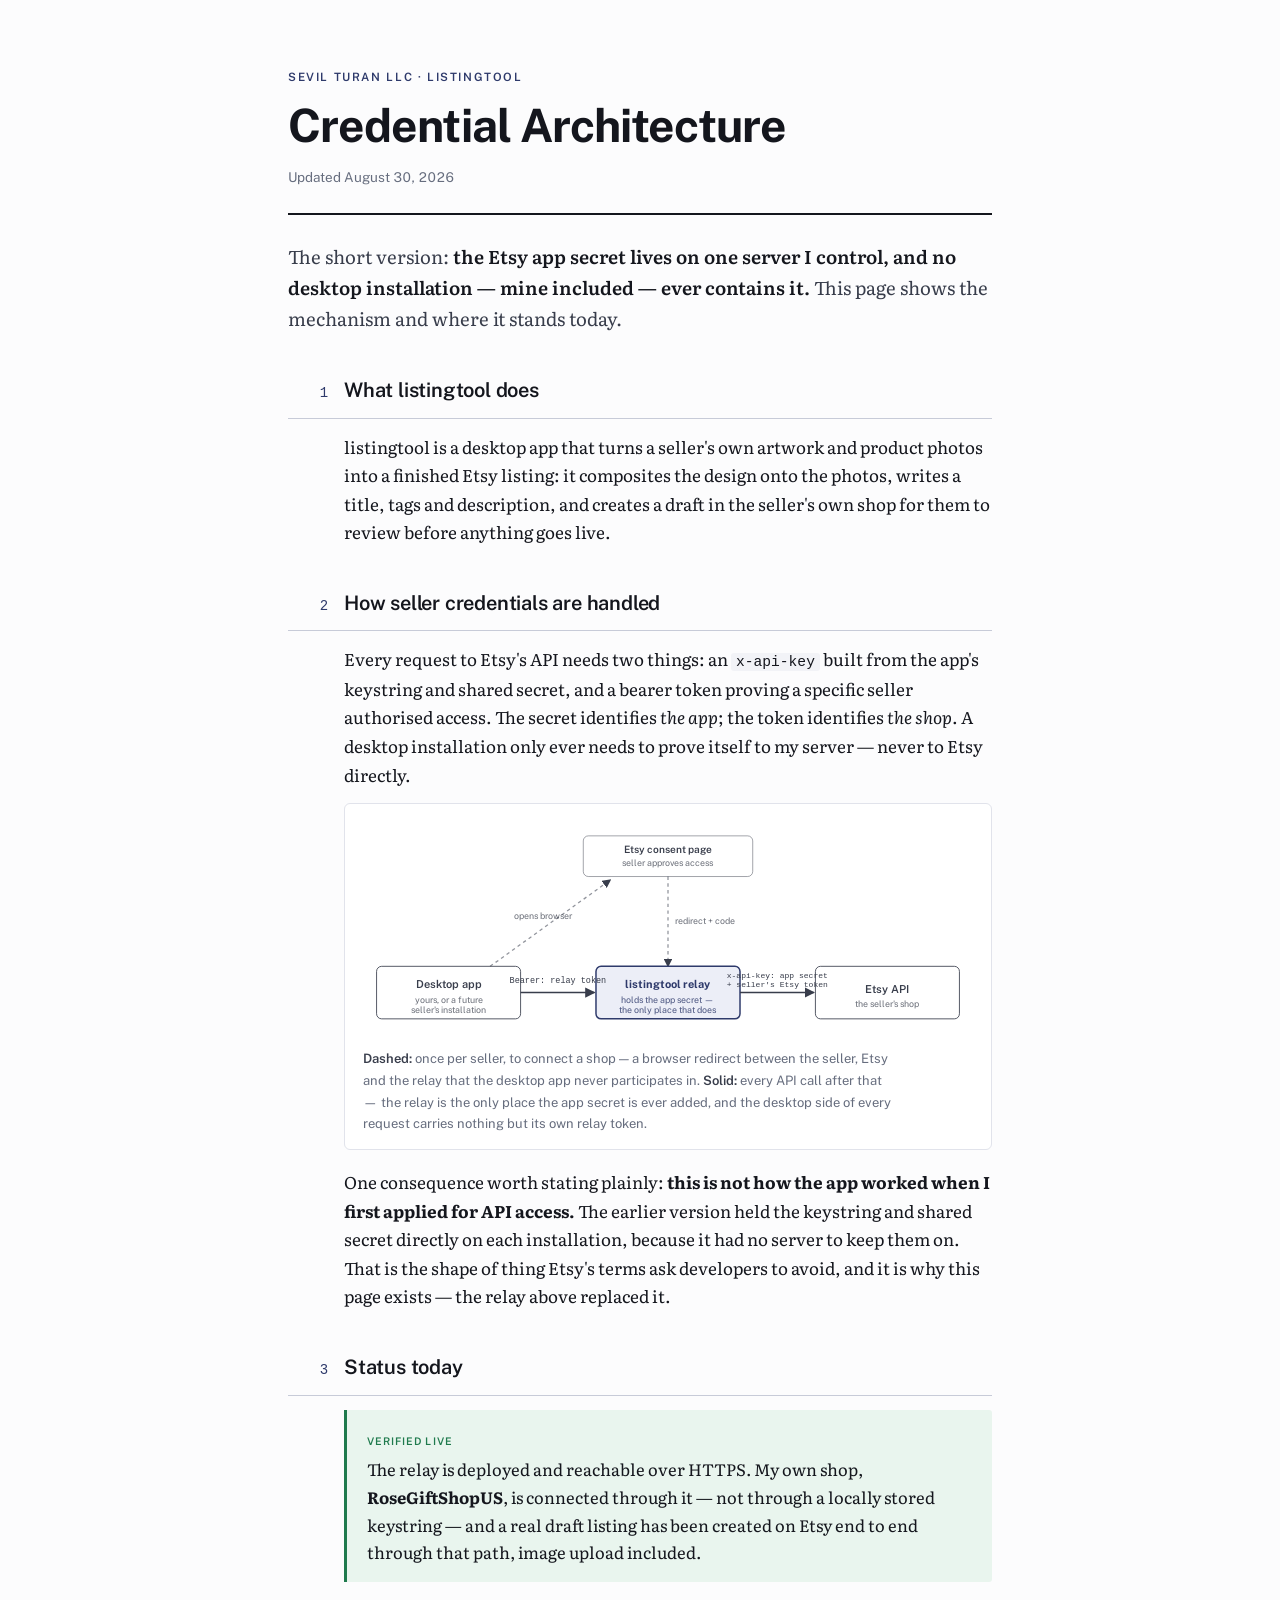
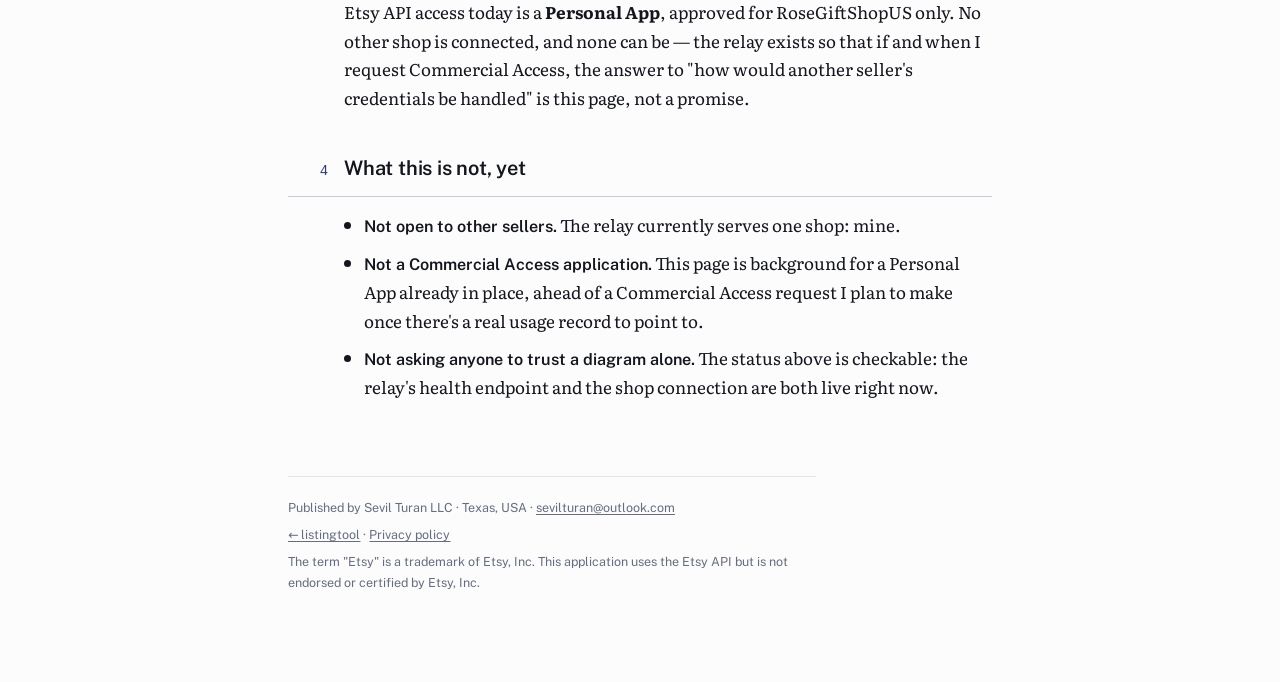
==== credentials.html @ 8cf2b036 "Add credentials.html: relay architecture, status, and live proof" ====
<!doctype html>
<html lang="en">
<head>
<meta charset="utf-8">
<meta name="viewport" content="width=device-width, initial-scale=1">
<title>Credential Architecture · listingtool</title>
<meta name="description" content="How listingtool keeps the Etsy app secret off every seller's desktop — architecture, current status, and live proof.">
<link rel="preconnect" href="https://fonts.googleapis.com">
<link rel="preconnect" href="https://fonts.gstatic.com" crossorigin>
<link rel="stylesheet" href="https://fonts.googleapis.com/css2?family=Literata:opsz,wght@7..72,400;7..72,600&family=Public+Sans:wght@400;500;600;700&display=swap">
<style>
:root {
  --ground:    #FCFCFD;
  --surface:   #FFFFFF;
  --raised:    #F2F3F7;
  --ink:       #14161D;
  --ink-soft:  #383D4B;
  --muted:     #666D7E;
  --line:      #E1E3EB;
  --line-firm: #C7CBD8;
  --accent:    #2E3A6B;
  --accent-sf: #ECEEF7;
  --good:      #1F7A4D;
  --good-sf:   #E9F5EE;

  --measure: 66ch;
  --f-head: "Public Sans", "Segoe UI", system-ui, sans-serif;
  --f-body: "Literata", Georgia, "Times New Roman", serif;
  --f-mono: ui-monospace, "Cascadia Mono", Consolas, monospace;
}

@media (prefers-color-scheme: dark) {
  :root:not([data-theme="light"]) {
    --ground:    #0D0F14;
    --surface:   #14171E;
    --raised:    #1B1F28;
    --ink:       #E8EAF0;
    --ink-soft:  #BFC5D2;
    --muted:     #8A91A2;
    --line:      #242833;
    --line-firm: #373D4B;
    --accent:    #97A6DC;
    --accent-sf: #171B2B;
    --good:      #6FCB9C;
    --good-sf:   #12251C;
  }
}
:root[data-theme="dark"] {
  --ground:    #0D0F14;
  --surface:   #14171E;
  --raised:    #1B1F28;
  --ink:       #E8EAF0;
  --ink-soft:  #BFC5D2;
  --muted:     #8A91A2;
  --line:      #242833;
  --line-firm: #373D4B;
  --accent:    #97A6DC;
  --accent-sf: #171B2B;
  --good:      #6FCB9C;
  --good-sf:   #12251C;
}

* { box-sizing: border-box; }

body {
  margin: 0;
  background: var(--ground);
  color: var(--ink);
  font-family: var(--f-body);
  font-size: 17px;
  line-height: 1.68;
  -webkit-font-smoothing: antialiased;
}

.wrap {
  max-width: 800px;
  margin: 0 auto;
  padding: clamp(28px, 6vw, 68px) clamp(20px, 5vw, 48px) 90px;
}

a { color: var(--accent); text-underline-offset: 2px; }
a:focus-visible { outline: 2px solid var(--accent); outline-offset: 2px; border-radius: 2px; }

header.mast { margin-bottom: 40px; }

.eyebrow {
  font-family: var(--f-head);
  font-size: 11.5px;
  font-weight: 600;
  letter-spacing: 0.14em;
  text-transform: uppercase;
  color: var(--accent);
  margin: 0 0 14px;
}

h1 {
  font-family: var(--f-head);
  font-weight: 700;
  font-size: clamp(32px, 5.2vw, 46px);
  line-height: 1.06;
  letter-spacing: -0.02em;
  margin: 0 0 16px;
  text-wrap: balance;
}

.dateline {
  font-family: var(--f-head);
  font-size: 13.5px;
  color: var(--muted);
  margin: 0 0 26px;
  padding-bottom: 24px;
  border-bottom: 2px solid var(--ink);
  font-variant-numeric: tabular-nums;
}

.lede {
  font-size: 18.5px;
  color: var(--ink-soft);
  max-width: var(--measure);
  margin: 0;
}
.lede strong { color: var(--ink); font-weight: 600; }

main { counter-reset: sec; }

section {
  counter-increment: sec;
  display: grid;
  grid-template-columns: 40px 1fr;
  gap: 0 16px;
  margin-top: 40px;
}

section > h2 {
  grid-column: 1 / -1;
  display: grid;
  grid-template-columns: 40px 1fr;
  gap: 16px;
  align-items: baseline;
  font-family: var(--f-head);
  font-weight: 600;
  font-size: 20px;
  letter-spacing: -0.01em;
  margin: 0 0 14px;
  padding-bottom: 10px;
  border-bottom: 1px solid var(--line-firm);
  text-wrap: balance;
}
section > h2::before {
  content: counter(sec);
  font-family: var(--f-mono);
  font-size: 14px;
  font-weight: 400;
  color: var(--accent);
  text-align: right;
}

.body { grid-column: 2; max-width: var(--measure); }

p { margin: 0 0 14px; }
p:last-child { margin-bottom: 0; }

ul.plain { margin: 0 0 14px; padding-left: 20px; }
ul.plain li { margin-bottom: 9px; }
ul.plain li:last-child { margin-bottom: 0; }
ul.plain b { font-family: var(--f-head); font-weight: 600; font-size: 0.95em; }

code {
  font-family: var(--f-mono);
  font-size: 0.86em;
  background: var(--raised);
  padding: 1px 5px;
  border-radius: 3px;
  word-break: break-word;
}

.keypoint {
  background: var(--accent-sf);
  border-left: 3px solid var(--accent);
  padding: 15px 20px;
  border-radius: 0 3px 3px 0;
  margin: 0 0 16px;
  font-size: 16.5px;
}

.proof {
  background: var(--good-sf);
  border-left: 3px solid var(--good);
  padding: 15px 20px;
  border-radius: 0 3px 3px 0;
  margin: 0 0 16px;
  font-size: 16.5px;
}
.proof .stamp {
  display: inline-block;
  font-family: var(--f-head);
  font-size: 10.5px;
  font-weight: 600;
  letter-spacing: 0.1em;
  text-transform: uppercase;
  color: var(--good);
  margin-bottom: 6px;
}

figure {
  margin: 4px 0 18px;
  padding: 20px 18px 14px;
  background: var(--surface);
  border: 1px solid var(--line);
  border-radius: 6px;
}
figure svg { display: block; width: 100%; height: auto; max-width: 680px; margin: 0 auto; color: var(--ink-soft); }
figcaption {
  font-family: var(--f-head);
  font-size: 13px;
  color: var(--muted);
  margin-top: 12px;
  max-width: var(--measure);
}
figcaption b { color: var(--ink-soft); font-weight: 600; }

.scroll { overflow-x: auto; border: 1px solid var(--line); border-radius: 3px; margin-bottom: 14px; }
table { border-collapse: collapse; width: 100%; font-size: 14.5px; font-family: var(--f-head); }
th {
  font-size: 10.5px; font-weight: 600; letter-spacing: 0.11em; text-transform: uppercase;
  color: var(--muted); text-align: left; padding: 10px 14px; background: var(--raised);
  border-bottom: 1px solid var(--line-firm); white-space: nowrap;
}
td { padding: 10px 14px; border-bottom: 1px solid var(--line); vertical-align: top; color: var(--ink-soft); background: var(--surface); }
tr:last-child td { border-bottom: 0; }
td:first-child { font-weight: 600; color: var(--ink); white-space: nowrap; }
td code { white-space: nowrap; }

footer {
  margin-top: 60px;
  padding-top: 20px;
  border-top: 1px solid var(--line);
  font-family: var(--f-head);
  font-size: 12.5px;
  color: var(--muted);
  max-width: var(--measure);
}
footer p { margin: 0 0 6px; }
footer a { color: var(--muted); }

@media (max-width: 620px) {
  body { font-size: 16px; }
  .wrap { padding-left: 18px; padding-right: 18px; }
  section, section > h2 { grid-template-columns: 26px 1fr; gap: 0 12px; }
  section > h2 { gap: 12px; }
  .body { grid-column: 1 / -1; }
  figure svg { max-width: 100%; }
}
</style>
</head>
<body>

<div class="wrap">

  <header class="mast">
    <p class="eyebrow">Sevil Turan LLC · listingtool</p>
    <h1>Credential Architecture</h1>
    <p class="dateline">Updated August 30, 2026</p>
    <p class="lede">The short version: <strong>the Etsy app secret lives on one server I control, and no
      desktop installation — mine included — ever contains it.</strong> This page shows the mechanism and
      where it stands today.</p>
  </header>

  <main>

    <section>
      <h2>What listingtool does</h2>
      <div class="body">
        <p>listingtool is a desktop app that turns a seller's own artwork and product photos into a
          finished Etsy listing: it composites the design onto the photos, writes a title, tags and
          description, and creates a draft in the seller's own shop for them to review before anything
          goes live.</p>
      </div>
    </section>

    <section>
      <h2>How seller credentials are handled</h2>
      <div class="body">
        <p>Every request to Etsy's API needs two things: an <code>x-api-key</code> built from the app's
          keystring and shared secret, and a bearer token proving a specific seller authorised access. The
          secret identifies <em>the app</em>; the token identifies <em>the shop</em>. A desktop installation
          only ever needs to prove itself to my server — never to Etsy directly.</p>

        <figure role="img" aria-label="The desktop app holds only a token to the relay. The relay is the one place that holds the Etsy app secret, and it adds that secret plus the seller's own Etsy token before a request reaches Etsy's API. Authorisation itself happens by redirect between the seller's browser, Etsy's consent page and the relay — the desktop app never sees the exchange.">
          <svg viewBox="0 0 720 250" xmlns="http://www.w3.org/2000/svg">
            <defs>
              <marker id="arrow" viewBox="0 0 8 8" refX="7" refY="4" markerWidth="7" markerHeight="7" orient="auto-start-reverse">
                <path d="M0,0 L8,4 L0,8 Z" fill="currentColor" />
              </marker>
            </defs>

            <!-- one-time consent, dashed -->
            <rect x="260" y="14" width="200" height="48" rx="6" fill="none" stroke="currentColor" stroke-opacity="0.55" />
            <text x="360" y="34" text-anchor="middle" font-family="Public Sans, sans-serif" font-size="12" font-weight="600" fill="currentColor">Etsy consent page</text>
            <text x="360" y="50" text-anchor="middle" font-family="Public Sans, sans-serif" font-size="10.5" fill="currentColor" fill-opacity="0.75">seller approves access</text>

            <line x1="150" y1="168" x2="292" y2="66" stroke="currentColor" stroke-opacity="0.55" stroke-width="1.5" stroke-dasharray="4 4" marker-end="url(#arrow)" />
            <text x="178" y="112" font-family="Public Sans, sans-serif" font-size="10.5" fill="currentColor" fill-opacity="0.75">opens browser</text>

            <line x1="360" y1="62" x2="360" y2="168" stroke="currentColor" stroke-opacity="0.55" stroke-width="1.5" stroke-dasharray="4 4" marker-end="url(#arrow)" />
            <text x="368" y="118" font-family="Public Sans, sans-serif" font-size="10.5" fill="currentColor" fill-opacity="0.75">redirect + code</text>

            <!-- every request, solid -->
            <rect x="16" y="168" width="170" height="62" rx="6" fill="none" stroke="currentColor" />
            <text x="101" y="194" text-anchor="middle" font-family="Public Sans, sans-serif" font-size="13" font-weight="600" fill="currentColor">Desktop app</text>
            <text x="101" y="211" text-anchor="middle" font-family="Public Sans, sans-serif" font-size="10.5" fill="currentColor" fill-opacity="0.75">yours, or a future</text>
            <text x="101" y="223" text-anchor="middle" font-family="Public Sans, sans-serif" font-size="10.5" fill="currentColor" fill-opacity="0.75">seller's installation</text>

            <rect x="275" y="168" width="170" height="62" rx="6" fill="var(--accent-sf)" stroke="var(--accent)" stroke-width="1.75" />
            <text x="360" y="194" text-anchor="middle" font-family="Public Sans, sans-serif" font-size="13" font-weight="700" fill="var(--accent)">listingtool relay</text>
            <text x="360" y="211" text-anchor="middle" font-family="Public Sans, sans-serif" font-size="10.5" fill="var(--accent)" fill-opacity="0.85">holds the app secret —</text>
            <text x="360" y="223" text-anchor="middle" font-family="Public Sans, sans-serif" font-size="10.5" fill="var(--accent)" fill-opacity="0.85">the only place that does</text>

            <rect x="534" y="168" width="170" height="62" rx="6" fill="none" stroke="currentColor" />
            <text x="619" y="199" text-anchor="middle" font-family="Public Sans, sans-serif" font-size="13" font-weight="600" fill="currentColor">Etsy API</text>
            <text x="619" y="216" text-anchor="middle" font-family="Public Sans, sans-serif" font-size="10.5" fill="currentColor" fill-opacity="0.75">the seller's shop</text>

            <line x1="186" y1="199" x2="273" y2="199" stroke="currentColor" stroke-width="1.75" marker-end="url(#arrow)" />
            <text x="230" y="188" text-anchor="middle" font-family="ui-monospace, monospace" font-size="10" fill="currentColor">Bearer: relay token</text>

            <line x1="445" y1="199" x2="532" y2="199" stroke="currentColor" stroke-width="1.75" marker-end="url(#arrow)" />
            <text x="489" y="182" text-anchor="middle" font-family="ui-monospace, monospace" font-size="9.5" fill="currentColor">x-api-key: app secret</text>
            <text x="489" y="193" text-anchor="middle" font-family="ui-monospace, monospace" font-size="9.5" fill="currentColor">+ seller's Etsy token</text>
          </svg>
          <figcaption><b>Dashed:</b> once per seller, to connect a shop — a browser redirect between the
            seller, Etsy and the relay that the desktop app never participates in.
            <b>Solid:</b> every API call after that — the relay is the only place the app secret is ever
            added, and the desktop side of every request carries nothing but its own relay token.</figcaption>
        </figure>

        <p>One consequence worth stating plainly: <b>this is not how the app worked when I first applied
          for API access.</b> The earlier version held the keystring and shared secret directly on each
          installation, because it had no server to keep them on. That is the shape of thing Etsy's terms
          ask developers to avoid, and it is why this page exists — the relay above replaced it.</p>
      </div>
    </section>

    <section>
      <h2>Status today</h2>
      <div class="body">
        <div class="proof">
          <span class="stamp">Verified live</span>
          <p>The relay is deployed and reachable over HTTPS. My own shop, <b>RoseGiftShopUS</b>, is
            connected through it — not through a locally stored keystring — and a real draft listing has
            been created on Etsy end to end through that path, image upload included.</p>
        </div>
        <p>Etsy API access today is a <b>Personal App</b>, approved for RoseGiftShopUS only. No other shop
          is connected, and none can be — the relay exists so that if and when I request Commercial Access,
          the answer to "how would another seller's credentials be handled" is this page, not a promise.</p>
      </div>
    </section>

    <section>
      <h2>What this is not, yet</h2>
      <div class="body">
        <ul class="plain">
          <li><b>Not open to other sellers.</b> The relay currently serves one shop: mine.</li>
          <li><b>Not a Commercial Access application.</b> This page is background for a Personal App already
            in place, ahead of a Commercial Access request I plan to make once there's a real usage record
            to point to.</li>
          <li><b>Not asking anyone to trust a diagram alone.</b> The status above is checkable: the relay's
            health endpoint and the shop connection are both live right now.</li>
        </ul>
      </div>
    </section>

  </main>

  <footer>
    <p>Published by Sevil Turan LLC · Texas, USA · <a href="mailto:sevilturan@outlook.com">sevilturan@outlook.com</a></p>
    <p><a href="index.html">← listingtool</a> · <a href="privacy.html">Privacy policy</a></p>
    <p>The term "Etsy" is a trademark of Etsy, Inc. This application uses the Etsy API but is not endorsed
      or certified by Etsy, Inc.</p>
  </footer>

</div>

</body>
</html>
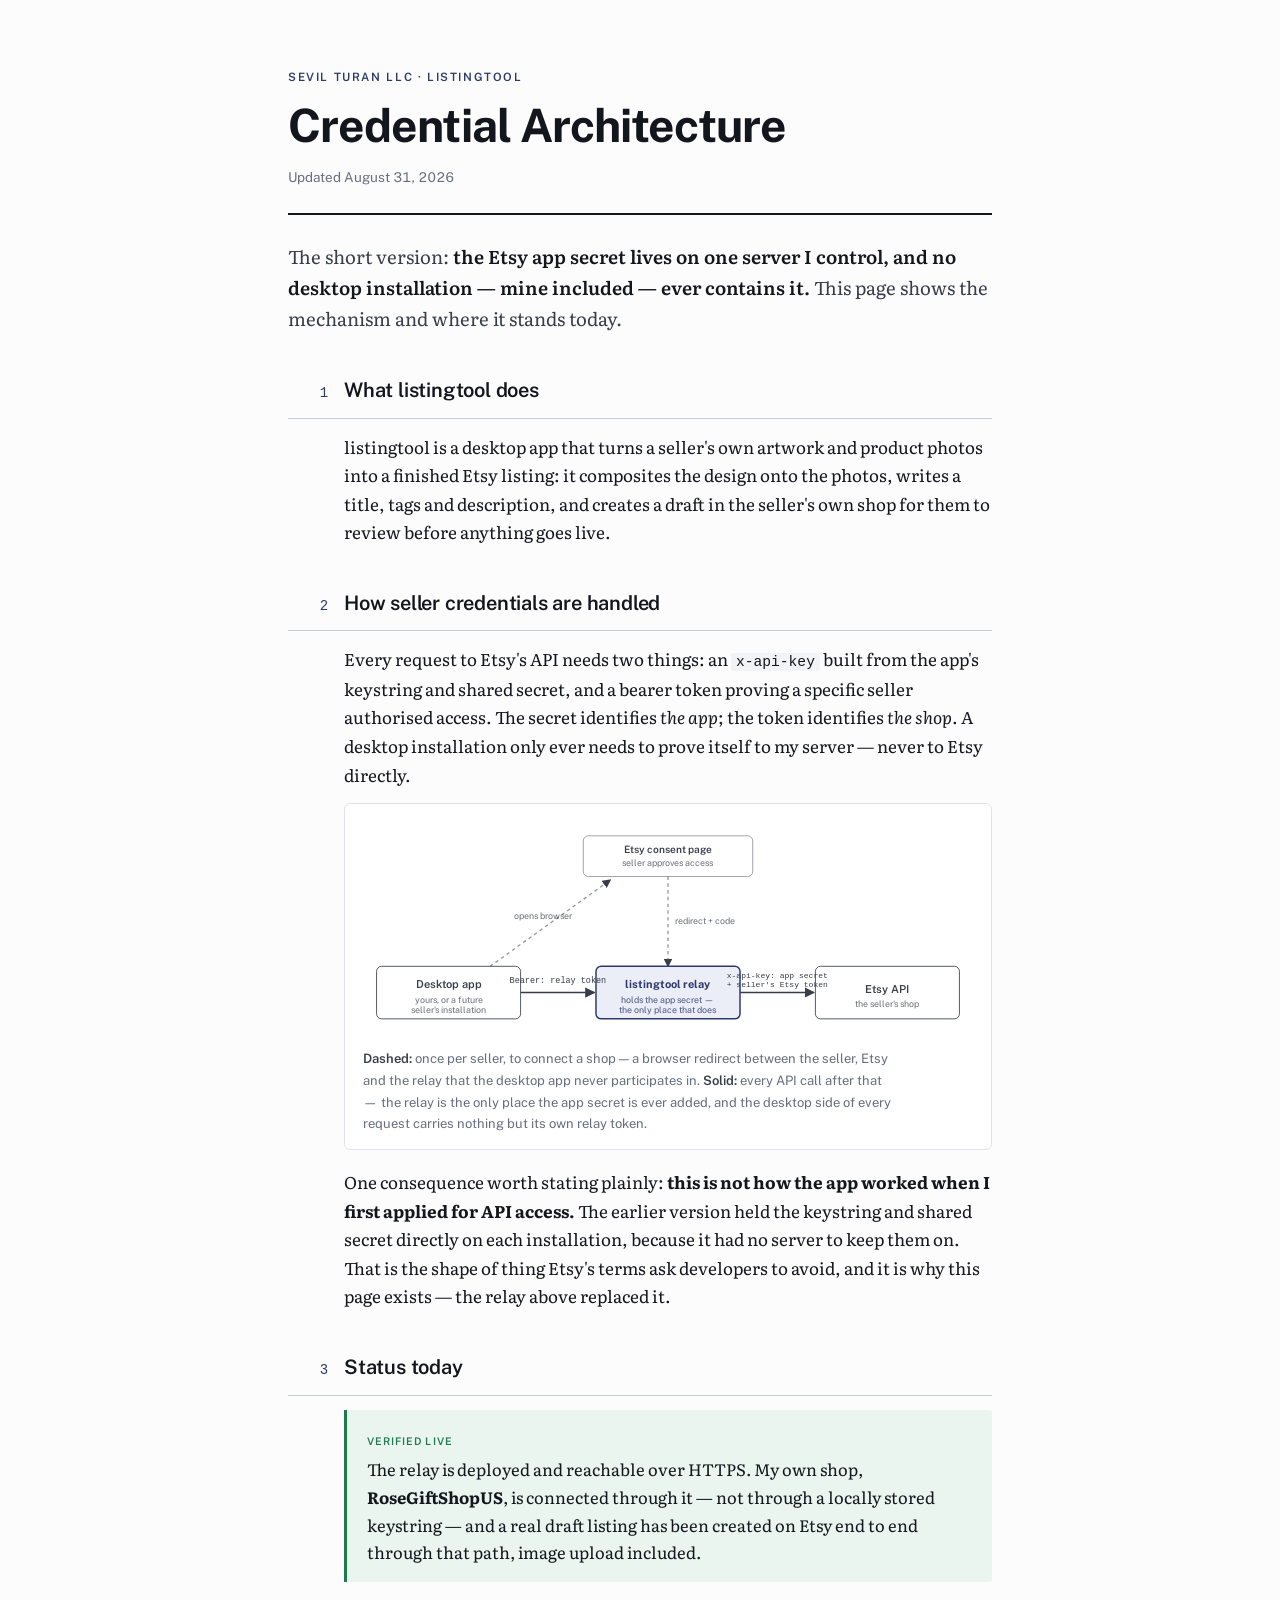
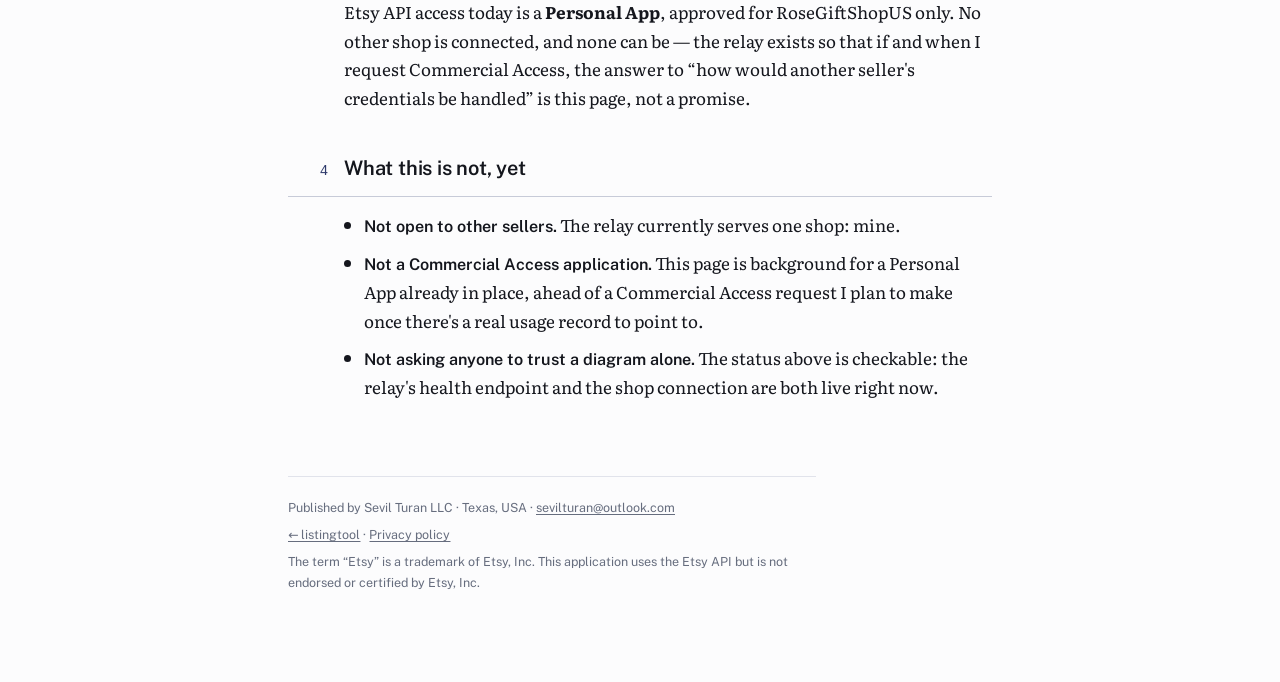
==== commit b29e73fc: "Fix privacy policy for the relay, un-stale the site status, and go live privacy.html said "we do not" ====
--- a/credentials.html
+++ b/credentials.html
@@ -260,7 +260,7 @@
   <header class="mast">
     <p class="eyebrow">Sevil Turan LLC · listingtool</p>
     <h1>Credential Architecture</h1>
-    <p class="dateline">Updated August 30, 2026</p>
+    <p class="dateline">Updated August 31, 2026</p>
     <p class="lede">The short version: <strong>the Etsy app secret lives on one server I control, and no
       desktop installation — mine included — ever contains it.</strong> This page shows the mechanism and
       where it stands today.</p>
@@ -351,7 +351,7 @@
         </div>
         <p>Etsy API access today is a <b>Personal App</b>, approved for RoseGiftShopUS only. No other shop
           is connected, and none can be — the relay exists so that if and when I request Commercial Access,
-          the answer to "how would another seller's credentials be handled" is this page, not a promise.</p>
+          the answer to “how would another seller's credentials be handled” is this page, not a promise.</p>
       </div>
     </section>
 
@@ -374,7 +374,7 @@
   <footer>
     <p>Published by Sevil Turan LLC · Texas, USA · <a href="mailto:sevilturan@outlook.com">sevilturan@outlook.com</a></p>
     <p><a href="index.html">← listingtool</a> · <a href="privacy.html">Privacy policy</a></p>
-    <p>The term "Etsy" is a trademark of Etsy, Inc. This application uses the Etsy API but is not endorsed
+    <p>The term “Etsy” is a trademark of Etsy, Inc. This application uses the Etsy API but is not endorsed
       or certified by Etsy, Inc.</p>
   </footer>
 
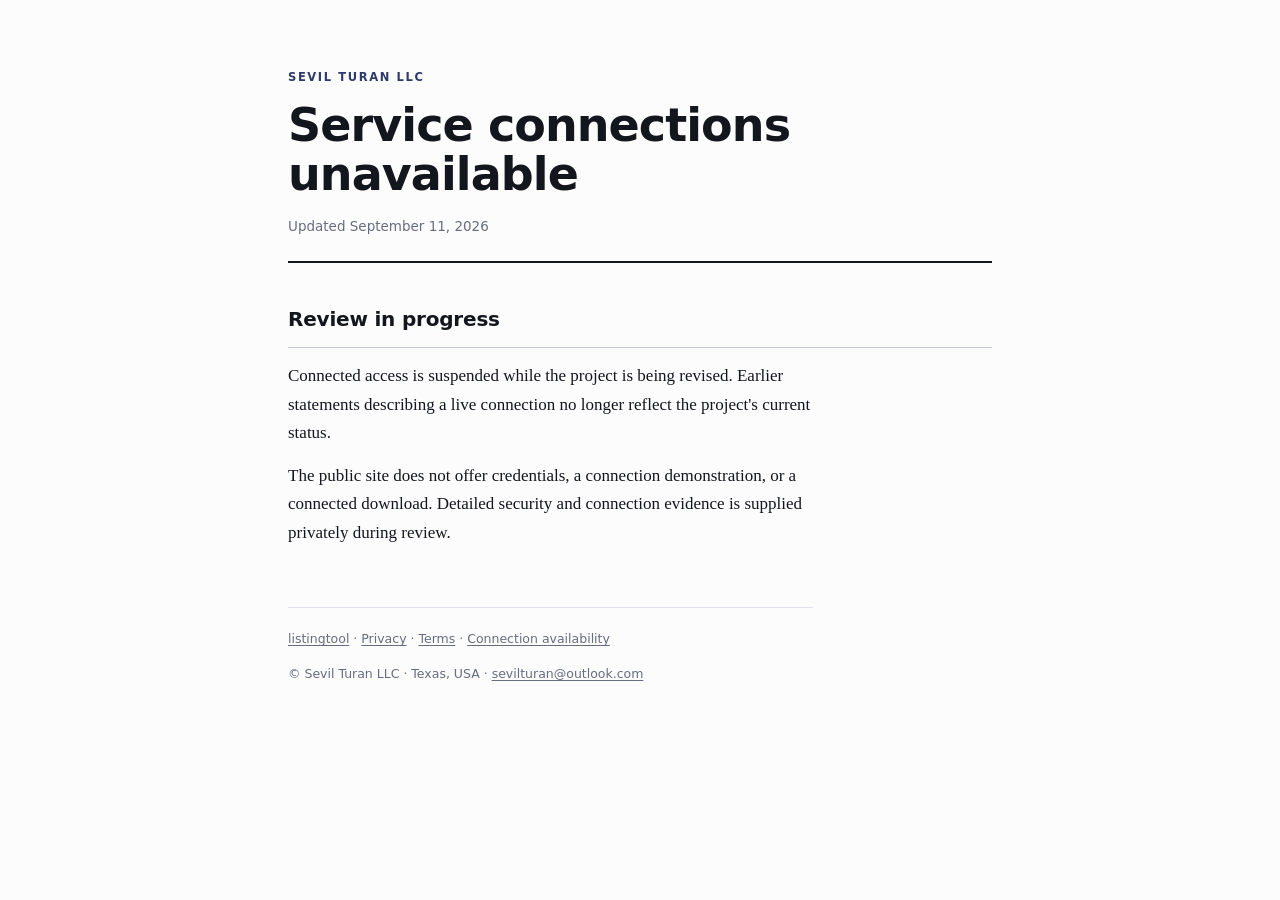
==== commit cb27cfe0: "fix: publish accurate review-state website" ====
--- a/credentials.html
+++ b/credentials.html
@@ -1,384 +1,9 @@
 <!doctype html>
-<html lang="en">
-<head>
-<meta charset="utf-8">
-<meta name="viewport" content="width=device-width, initial-scale=1">
-<title>Credential Architecture · listingtool</title>
-<meta name="description" content="How listingtool keeps the Etsy app secret off every seller's desktop — architecture, current status, and live proof.">
-<link rel="preconnect" href="https://fonts.googleapis.com">
-<link rel="preconnect" href="https://fonts.gstatic.com" crossorigin>
-<link rel="stylesheet" href="https://fonts.googleapis.com/css2?family=Literata:opsz,wght@7..72,400;7..72,600&family=Public+Sans:wght@400;500;600;700&display=swap">
-<style>
-:root {
-  --ground:    #FCFCFD;
-  --surface:   #FFFFFF;
-  --raised:    #F2F3F7;
-  --ink:       #14161D;
-  --ink-soft:  #383D4B;
-  --muted:     #666D7E;
-  --line:      #E1E3EB;
-  --line-firm: #C7CBD8;
-  --accent:    #2E3A6B;
-  --accent-sf: #ECEEF7;
-  --good:      #1F7A4D;
-  --good-sf:   #E9F5EE;
-
-  --measure: 66ch;
-  --f-head: "Public Sans", "Segoe UI", system-ui, sans-serif;
-  --f-body: "Literata", Georgia, "Times New Roman", serif;
-  --f-mono: ui-monospace, "Cascadia Mono", Consolas, monospace;
-}
-
-@media (prefers-color-scheme: dark) {
-  :root:not([data-theme="light"]) {
-    --ground:    #0D0F14;
-    --surface:   #14171E;
-    --raised:    #1B1F28;
-    --ink:       #E8EAF0;
-    --ink-soft:  #BFC5D2;
-    --muted:     #8A91A2;
-    --line:      #242833;
-    --line-firm: #373D4B;
-    --accent:    #97A6DC;
-    --accent-sf: #171B2B;
-    --good:      #6FCB9C;
-    --good-sf:   #12251C;
-  }
-}
-:root[data-theme="dark"] {
-  --ground:    #0D0F14;
-  --surface:   #14171E;
-  --raised:    #1B1F28;
-  --ink:       #E8EAF0;
-  --ink-soft:  #BFC5D2;
-  --muted:     #8A91A2;
-  --line:      #242833;
-  --line-firm: #373D4B;
-  --accent:    #97A6DC;
-  --accent-sf: #171B2B;
-  --good:      #6FCB9C;
-  --good-sf:   #12251C;
-}
-
-* { box-sizing: border-box; }
-
-body {
-  margin: 0;
-  background: var(--ground);
-  color: var(--ink);
-  font-family: var(--f-body);
-  font-size: 17px;
-  line-height: 1.68;
-  -webkit-font-smoothing: antialiased;
-}
-
-.wrap {
-  max-width: 800px;
-  margin: 0 auto;
-  padding: clamp(28px, 6vw, 68px) clamp(20px, 5vw, 48px) 90px;
-}
-
-a { color: var(--accent); text-underline-offset: 2px; }
-a:focus-visible { outline: 2px solid var(--accent); outline-offset: 2px; border-radius: 2px; }
-
-header.mast { margin-bottom: 40px; }
-
-.eyebrow {
-  font-family: var(--f-head);
-  font-size: 11.5px;
-  font-weight: 600;
-  letter-spacing: 0.14em;
-  text-transform: uppercase;
-  color: var(--accent);
-  margin: 0 0 14px;
-}
-
-h1 {
-  font-family: var(--f-head);
-  font-weight: 700;
-  font-size: clamp(32px, 5.2vw, 46px);
-  line-height: 1.06;
-  letter-spacing: -0.02em;
-  margin: 0 0 16px;
-  text-wrap: balance;
-}
-
-.dateline {
-  font-family: var(--f-head);
-  font-size: 13.5px;
-  color: var(--muted);
-  margin: 0 0 26px;
-  padding-bottom: 24px;
-  border-bottom: 2px solid var(--ink);
-  font-variant-numeric: tabular-nums;
-}
-
-.lede {
-  font-size: 18.5px;
-  color: var(--ink-soft);
-  max-width: var(--measure);
-  margin: 0;
-}
-.lede strong { color: var(--ink); font-weight: 600; }
-
-main { counter-reset: sec; }
-
-section {
-  counter-increment: sec;
-  display: grid;
-  grid-template-columns: 40px 1fr;
-  gap: 0 16px;
-  margin-top: 40px;
-}
-
-section > h2 {
-  grid-column: 1 / -1;
-  display: grid;
-  grid-template-columns: 40px 1fr;
-  gap: 16px;
-  align-items: baseline;
-  font-family: var(--f-head);
-  font-weight: 600;
-  font-size: 20px;
-  letter-spacing: -0.01em;
-  margin: 0 0 14px;
-  padding-bottom: 10px;
-  border-bottom: 1px solid var(--line-firm);
-  text-wrap: balance;
-}
-section > h2::before {
-  content: counter(sec);
-  font-family: var(--f-mono);
-  font-size: 14px;
-  font-weight: 400;
-  color: var(--accent);
-  text-align: right;
-}
-
-.body { grid-column: 2; max-width: var(--measure); }
-
-p { margin: 0 0 14px; }
-p:last-child { margin-bottom: 0; }
-
-ul.plain { margin: 0 0 14px; padding-left: 20px; }
-ul.plain li { margin-bottom: 9px; }
-ul.plain li:last-child { margin-bottom: 0; }
-ul.plain b { font-family: var(--f-head); font-weight: 600; font-size: 0.95em; }
-
-code {
-  font-family: var(--f-mono);
-  font-size: 0.86em;
-  background: var(--raised);
-  padding: 1px 5px;
-  border-radius: 3px;
-  word-break: break-word;
-}
-
-.keypoint {
-  background: var(--accent-sf);
-  border-left: 3px solid var(--accent);
-  padding: 15px 20px;
-  border-radius: 0 3px 3px 0;
-  margin: 0 0 16px;
-  font-size: 16.5px;
-}
-
-.proof {
-  background: var(--good-sf);
-  border-left: 3px solid var(--good);
-  padding: 15px 20px;
-  border-radius: 0 3px 3px 0;
-  margin: 0 0 16px;
-  font-size: 16.5px;
-}
-.proof .stamp {
-  display: inline-block;
-  font-family: var(--f-head);
-  font-size: 10.5px;
-  font-weight: 600;
-  letter-spacing: 0.1em;
-  text-transform: uppercase;
-  color: var(--good);
-  margin-bottom: 6px;
-}
-
-figure {
-  margin: 4px 0 18px;
-  padding: 20px 18px 14px;
-  background: var(--surface);
-  border: 1px solid var(--line);
-  border-radius: 6px;
-}
-figure svg { display: block; width: 100%; height: auto; max-width: 680px; margin: 0 auto; color: var(--ink-soft); }
-figcaption {
-  font-family: var(--f-head);
-  font-size: 13px;
-  color: var(--muted);
-  margin-top: 12px;
-  max-width: var(--measure);
-}
-figcaption b { color: var(--ink-soft); font-weight: 600; }
-
-.scroll { overflow-x: auto; border: 1px solid var(--line); border-radius: 3px; margin-bottom: 14px; }
-table { border-collapse: collapse; width: 100%; font-size: 14.5px; font-family: var(--f-head); }
-th {
-  font-size: 10.5px; font-weight: 600; letter-spacing: 0.11em; text-transform: uppercase;
-  color: var(--muted); text-align: left; padding: 10px 14px; background: var(--raised);
-  border-bottom: 1px solid var(--line-firm); white-space: nowrap;
-}
-td { padding: 10px 14px; border-bottom: 1px solid var(--line); vertical-align: top; color: var(--ink-soft); background: var(--surface); }
-tr:last-child td { border-bottom: 0; }
-td:first-child { font-weight: 600; color: var(--ink); white-space: nowrap; }
-td code { white-space: nowrap; }
-
-footer {
-  margin-top: 60px;
-  padding-top: 20px;
-  border-top: 1px solid var(--line);
-  font-family: var(--f-head);
-  font-size: 12.5px;
-  color: var(--muted);
-  max-width: var(--measure);
-}
-footer p { margin: 0 0 6px; }
-footer a { color: var(--muted); }
-
-@media (max-width: 620px) {
-  body { font-size: 16px; }
-  .wrap { padding-left: 18px; padding-right: 18px; }
-  section, section > h2 { grid-template-columns: 26px 1fr; gap: 0 12px; }
-  section > h2 { gap: 12px; }
-  .body { grid-column: 1 / -1; }
-  figure svg { max-width: 100%; }
-}
-</style>
-</head>
-<body>
-
-<div class="wrap">
-
-  <header class="mast">
-    <p class="eyebrow">Sevil Turan LLC · listingtool</p>
-    <h1>Credential Architecture</h1>
-    <p class="dateline">Updated August 31, 2026</p>
-    <p class="lede">The short version: <strong>the Etsy app secret lives on one server I control, and no
-      desktop installation — mine included — ever contains it.</strong> This page shows the mechanism and
-      where it stands today.</p>
-  </header>
-
-  <main>
-
-    <section>
-      <h2>What listingtool does</h2>
-      <div class="body">
-        <p>listingtool is a desktop app that turns a seller's own artwork and product photos into a
-          finished Etsy listing: it composites the design onto the photos, writes a title, tags and
-          description, and creates a draft in the seller's own shop for them to review before anything
-          goes live.</p>
-      </div>
-    </section>
-
-    <section>
-      <h2>How seller credentials are handled</h2>
-      <div class="body">
-        <p>Every request to Etsy's API needs two things: an <code>x-api-key</code> built from the app's
-          keystring and shared secret, and a bearer token proving a specific seller authorised access. The
-          secret identifies <em>the app</em>; the token identifies <em>the shop</em>. A desktop installation
-          only ever needs to prove itself to my server — never to Etsy directly.</p>
-
-        <figure role="img" aria-label="The desktop app holds only a token to the relay. The relay is the one place that holds the Etsy app secret, and it adds that secret plus the seller's own Etsy token before a request reaches Etsy's API. Authorisation itself happens by redirect between the seller's browser, Etsy's consent page and the relay — the desktop app never sees the exchange.">
-          <svg viewBox="0 0 720 250" xmlns="http://www.w3.org/2000/svg">
-            <defs>
-              <marker id="arrow" viewBox="0 0 8 8" refX="7" refY="4" markerWidth="7" markerHeight="7" orient="auto-start-reverse">
-                <path d="M0,0 L8,4 L0,8 Z" fill="currentColor" />
-              </marker>
-            </defs>
-
-            <!-- one-time consent, dashed -->
-            <rect x="260" y="14" width="200" height="48" rx="6" fill="none" stroke="currentColor" stroke-opacity="0.55" />
-            <text x="360" y="34" text-anchor="middle" font-family="Public Sans, sans-serif" font-size="12" font-weight="600" fill="currentColor">Etsy consent page</text>
-            <text x="360" y="50" text-anchor="middle" font-family="Public Sans, sans-serif" font-size="10.5" fill="currentColor" fill-opacity="0.75">seller approves access</text>
-
-            <line x1="150" y1="168" x2="292" y2="66" stroke="currentColor" stroke-opacity="0.55" stroke-width="1.5" stroke-dasharray="4 4" marker-end="url(#arrow)" />
-            <text x="178" y="112" font-family="Public Sans, sans-serif" font-size="10.5" fill="currentColor" fill-opacity="0.75">opens browser</text>
-
-            <line x1="360" y1="62" x2="360" y2="168" stroke="currentColor" stroke-opacity="0.55" stroke-width="1.5" stroke-dasharray="4 4" marker-end="url(#arrow)" />
-            <text x="368" y="118" font-family="Public Sans, sans-serif" font-size="10.5" fill="currentColor" fill-opacity="0.75">redirect + code</text>
-
-            <!-- every request, solid -->
-            <rect x="16" y="168" width="170" height="62" rx="6" fill="none" stroke="currentColor" />
-            <text x="101" y="194" text-anchor="middle" font-family="Public Sans, sans-serif" font-size="13" font-weight="600" fill="currentColor">Desktop app</text>
-            <text x="101" y="211" text-anchor="middle" font-family="Public Sans, sans-serif" font-size="10.5" fill="currentColor" fill-opacity="0.75">yours, or a future</text>
-            <text x="101" y="223" text-anchor="middle" font-family="Public Sans, sans-serif" font-size="10.5" fill="currentColor" fill-opacity="0.75">seller's installation</text>
-
-            <rect x="275" y="168" width="170" height="62" rx="6" fill="var(--accent-sf)" stroke="var(--accent)" stroke-width="1.75" />
-            <text x="360" y="194" text-anchor="middle" font-family="Public Sans, sans-serif" font-size="13" font-weight="700" fill="var(--accent)">listingtool relay</text>
-            <text x="360" y="211" text-anchor="middle" font-family="Public Sans, sans-serif" font-size="10.5" fill="var(--accent)" fill-opacity="0.85">holds the app secret —</text>
-            <text x="360" y="223" text-anchor="middle" font-family="Public Sans, sans-serif" font-size="10.5" fill="var(--accent)" fill-opacity="0.85">the only place that does</text>
-
-            <rect x="534" y="168" width="170" height="62" rx="6" fill="none" stroke="currentColor" />
-            <text x="619" y="199" text-anchor="middle" font-family="Public Sans, sans-serif" font-size="13" font-weight="600" fill="currentColor">Etsy API</text>
-            <text x="619" y="216" text-anchor="middle" font-family="Public Sans, sans-serif" font-size="10.5" fill="currentColor" fill-opacity="0.75">the seller's shop</text>
-
-            <line x1="186" y1="199" x2="273" y2="199" stroke="currentColor" stroke-width="1.75" marker-end="url(#arrow)" />
-            <text x="230" y="188" text-anchor="middle" font-family="ui-monospace, monospace" font-size="10" fill="currentColor">Bearer: relay token</text>
-
-            <line x1="445" y1="199" x2="532" y2="199" stroke="currentColor" stroke-width="1.75" marker-end="url(#arrow)" />
-            <text x="489" y="182" text-anchor="middle" font-family="ui-monospace, monospace" font-size="9.5" fill="currentColor">x-api-key: app secret</text>
-            <text x="489" y="193" text-anchor="middle" font-family="ui-monospace, monospace" font-size="9.5" fill="currentColor">+ seller's Etsy token</text>
-          </svg>
-          <figcaption><b>Dashed:</b> once per seller, to connect a shop — a browser redirect between the
-            seller, Etsy and the relay that the desktop app never participates in.
-            <b>Solid:</b> every API call after that — the relay is the only place the app secret is ever
-            added, and the desktop side of every request carries nothing but its own relay token.</figcaption>
-        </figure>
-
-        <p>One consequence worth stating plainly: <b>this is not how the app worked when I first applied
-          for API access.</b> The earlier version held the keystring and shared secret directly on each
-          installation, because it had no server to keep them on. That is the shape of thing Etsy's terms
-          ask developers to avoid, and it is why this page exists — the relay above replaced it.</p>
-      </div>
-    </section>
-
-    <section>
-      <h2>Status today</h2>
-      <div class="body">
-        <div class="proof">
-          <span class="stamp">Verified live</span>
-          <p>The relay is deployed and reachable over HTTPS. My own shop, <b>RoseGiftShopUS</b>, is
-            connected through it — not through a locally stored keystring — and a real draft listing has
-            been created on Etsy end to end through that path, image upload included.</p>
-        </div>
-        <p>Etsy API access today is a <b>Personal App</b>, approved for RoseGiftShopUS only. No other shop
-          is connected, and none can be — the relay exists so that if and when I request Commercial Access,
-          the answer to “how would another seller's credentials be handled” is this page, not a promise.</p>
-      </div>
-    </section>
-
-    <section>
-      <h2>What this is not, yet</h2>
-      <div class="body">
-        <ul class="plain">
-          <li><b>Not open to other sellers.</b> The relay currently serves one shop: mine.</li>
-          <li><b>Not a Commercial Access application.</b> This page is background for a Personal App already
-            in place, ahead of a Commercial Access request I plan to make once there's a real usage record
-            to point to.</li>
-          <li><b>Not asking anyone to trust a diagram alone.</b> The status above is checkable: the relay's
-            health endpoint and the shop connection are both live right now.</li>
-        </ul>
-      </div>
-    </section>
-
-  </main>
-
-  <footer>
-    <p>Published by Sevil Turan LLC · Texas, USA · <a href="mailto:sevilturan@outlook.com">sevilturan@outlook.com</a></p>
-    <p><a href="index.html">← listingtool</a> · <a href="privacy.html">Privacy policy</a></p>
-    <p>The term “Etsy” is a trademark of Etsy, Inc. This application uses the Etsy API but is not endorsed
-      or certified by Etsy, Inc.</p>
-  </footer>
-
-</div>
-
-</body>
-</html>
+<html lang="en"><head><meta charset="utf-8"><meta name="viewport" content="width=device-width,initial-scale=1">
+<title>Service connections unavailable · listingtool</title><meta name="description" content="Independent creative preparation software from Sevil Turan LLC.">
+<link rel="stylesheet" href="style.css"></head><body><div class="wrap">
+<header class="mast"><p class="eyebrow">Sevil Turan LLC</p><h1>Service connections unavailable</h1><p class="dateline">Updated September 11, 2026</p></header>
+<main class="plainsections"><section><h2>Review in progress</h2><div class="body"><p>Connected access is suspended while the project is being revised. Earlier statements describing a live connection no longer reflect the project's current status.</p><p>The public site does not offer credentials, a connection demonstration, or a connected download. Detailed security and connection evidence is supplied privately during review.</p></div></section>
+</main>
+<footer><p><a href="index.html">listingtool</a> · <a href="privacy.html">Privacy</a> · <a href="terms.html">Terms</a> · <a href="credentials.html">Connection availability</a></p><p>© Sevil Turan LLC · Texas, USA · <a href="mailto:sevilturan@outlook.com">sevilturan@outlook.com</a></p></footer>
+</div></body></html>
--- a/style.css
+++ b/style.css
@@ -0,0 +1,213 @@
+/* listingtool site — shared styles for the landing page and privacy policy. */
+
+:root {
+  --ground:    #FCFCFD;
+  --surface:   #FFFFFF;
+  --raised:    #F2F3F7;
+  --ink:       #14161D;
+  --ink-soft:  #383D4B;
+  --muted:     #666D7E;
+  --line:      #E1E3EB;
+  --line-firm: #C7CBD8;
+  --accent:    #2E3A6B;
+  --accent-sf: #ECEEF7;
+
+  --measure: 66ch;
+  --f-head: "Public Sans", "Segoe UI", system-ui, sans-serif;
+  --f-body: "Literata", Georgia, "Times New Roman", serif;
+  --f-mono: ui-monospace, "Cascadia Mono", Consolas, monospace;
+}
+
+@media (prefers-color-scheme: dark) {
+  :root {
+    --ground:    #0D0F14;
+    --surface:   #14171E;
+    --raised:    #1B1F28;
+    --ink:       #E8EAF0;
+    --ink-soft:  #BFC5D2;
+    --muted:     #8A91A2;
+    --line:      #242833;
+    --line-firm: #373D4B;
+    --accent:    #97A6DC;
+    --accent-sf: #171B2B;
+  }
+}
+
+* { box-sizing: border-box; }
+
+body {
+  margin: 0;
+  background: var(--ground);
+  color: var(--ink);
+  font-family: var(--f-body);
+  font-size: 17px;
+  line-height: 1.68;
+  -webkit-font-smoothing: antialiased;
+}
+
+.wrap {
+  max-width: 800px;
+  margin: 0 auto;
+  padding: clamp(28px, 6vw, 68px) clamp(20px, 5vw, 48px) 90px;
+}
+
+a { color: var(--accent); text-underline-offset: 2px; }
+a:focus-visible { outline: 2px solid var(--accent); outline-offset: 2px; border-radius: 2px; }
+
+header.mast { margin-bottom: 40px; }
+
+.eyebrow {
+  font-family: var(--f-head);
+  font-size: 11.5px;
+  font-weight: 600;
+  letter-spacing: 0.14em;
+  text-transform: uppercase;
+  color: var(--accent);
+  margin: 0 0 14px;
+}
+
+h1 {
+  font-family: var(--f-head);
+  font-weight: 700;
+  font-size: clamp(32px, 5.2vw, 46px);
+  line-height: 1.06;
+  letter-spacing: -0.02em;
+  margin: 0 0 16px;
+  text-wrap: balance;
+}
+
+.dateline {
+  font-family: var(--f-head);
+  font-size: 13.5px;
+  color: var(--muted);
+  margin: 0 0 26px;
+  padding-bottom: 24px;
+  border-bottom: 2px solid var(--ink);
+}
+
+.lede {
+  font-size: 18.5px;
+  color: var(--ink-soft);
+  max-width: var(--measure);
+  margin: 0;
+}
+
+.lede strong { color: var(--ink); font-weight: 600; }
+
+main { counter-reset: sec; }
+
+section {
+  counter-increment: sec;
+  display: grid;
+  grid-template-columns: 40px 1fr;
+  gap: 0 16px;
+  margin-top: 40px;
+}
+
+section > h2 {
+  grid-column: 1 / -1;
+  display: grid;
+  grid-template-columns: 40px 1fr;
+  gap: 16px;
+  align-items: baseline;
+  font-family: var(--f-head);
+  font-weight: 600;
+  font-size: 20px;
+  letter-spacing: -0.01em;
+  margin: 0 0 14px;
+  padding-bottom: 10px;
+  border-bottom: 1px solid var(--line-firm);
+  text-wrap: balance;
+}
+
+section > h2::before {
+  content: counter(sec);
+  font-family: var(--f-mono);
+  font-size: 14px;
+  font-weight: 400;
+  color: var(--accent);
+  text-align: right;
+}
+
+/* Unnumbered sections (landing page) opt out. */
+main.plainsections { counter-reset: none; }
+main.plainsections section { display: block; }
+main.plainsections section > h2 { display: block; }
+main.plainsections section > h2::before { content: none; }
+main.plainsections .body { max-width: var(--measure); }
+
+.body { grid-column: 2; max-width: var(--measure); }
+
+p { margin: 0 0 14px; }
+p:last-child { margin-bottom: 0; }
+
+.creative-example { margin: 0; }
+.creative-example img {
+  display: block;
+  width: 100%;
+  height: auto;
+  border: 1px solid var(--line-firm);
+  border-radius: 4px;
+  background: var(--raised);
+}
+.creative-example figcaption {
+  margin-top: 10px;
+  color: var(--muted);
+  font-family: var(--f-head);
+  font-size: 13.5px;
+  line-height: 1.5;
+}
+
+ul.plain { margin: 0 0 14px; padding-left: 20px; }
+ul.plain li { margin-bottom: 9px; }
+ul.plain li:last-child { margin-bottom: 0; }
+ul.plain b { font-family: var(--f-head); font-weight: 600; font-size: 0.95em; }
+
+code {
+  font-family: var(--f-mono);
+  font-size: 0.86em;
+  background: var(--raised);
+  padding: 1px 5px;
+  border-radius: 3px;
+  word-break: break-all;
+}
+
+.keypoint {
+  background: var(--accent-sf);
+  border-left: 3px solid var(--accent);
+  padding: 15px 20px;
+  border-radius: 0 3px 3px 0;
+  margin: 0 0 16px;
+  font-size: 16.5px;
+}
+
+.scroll { overflow-x: auto; border: 1px solid var(--line); border-radius: 3px; margin-bottom: 14px; }
+table { border-collapse: collapse; width: 100%; font-size: 14.5px; font-family: var(--f-head); }
+th {
+  font-size: 10.5px; font-weight: 600; letter-spacing: 0.11em; text-transform: uppercase;
+  color: var(--muted); text-align: left; padding: 10px 14px; background: var(--raised);
+  border-bottom: 1px solid var(--line-firm); white-space: nowrap;
+}
+td { padding: 10px 14px; border-bottom: 1px solid var(--line); vertical-align: top; color: var(--ink-soft); background: var(--surface); }
+tr:last-child td { border-bottom: 0; }
+td:first-child { font-weight: 600; color: var(--ink); white-space: nowrap; }
+
+footer {
+  margin-top: 60px;
+  padding-top: 20px;
+  border-top: 1px solid var(--line);
+  font-family: var(--f-head);
+  font-size: 12.5px;
+  color: var(--muted);
+  max-width: var(--measure);
+}
+
+footer a { color: var(--muted); }
+
+@media (max-width: 620px) {
+  body { font-size: 16px; }
+  .wrap { padding-left: 18px; padding-right: 18px; }
+  section, section > h2 { grid-template-columns: 26px 1fr; gap: 0 12px; }
+  section > h2 { gap: 12px; }
+  .body { grid-column: 1 / -1; }
+}
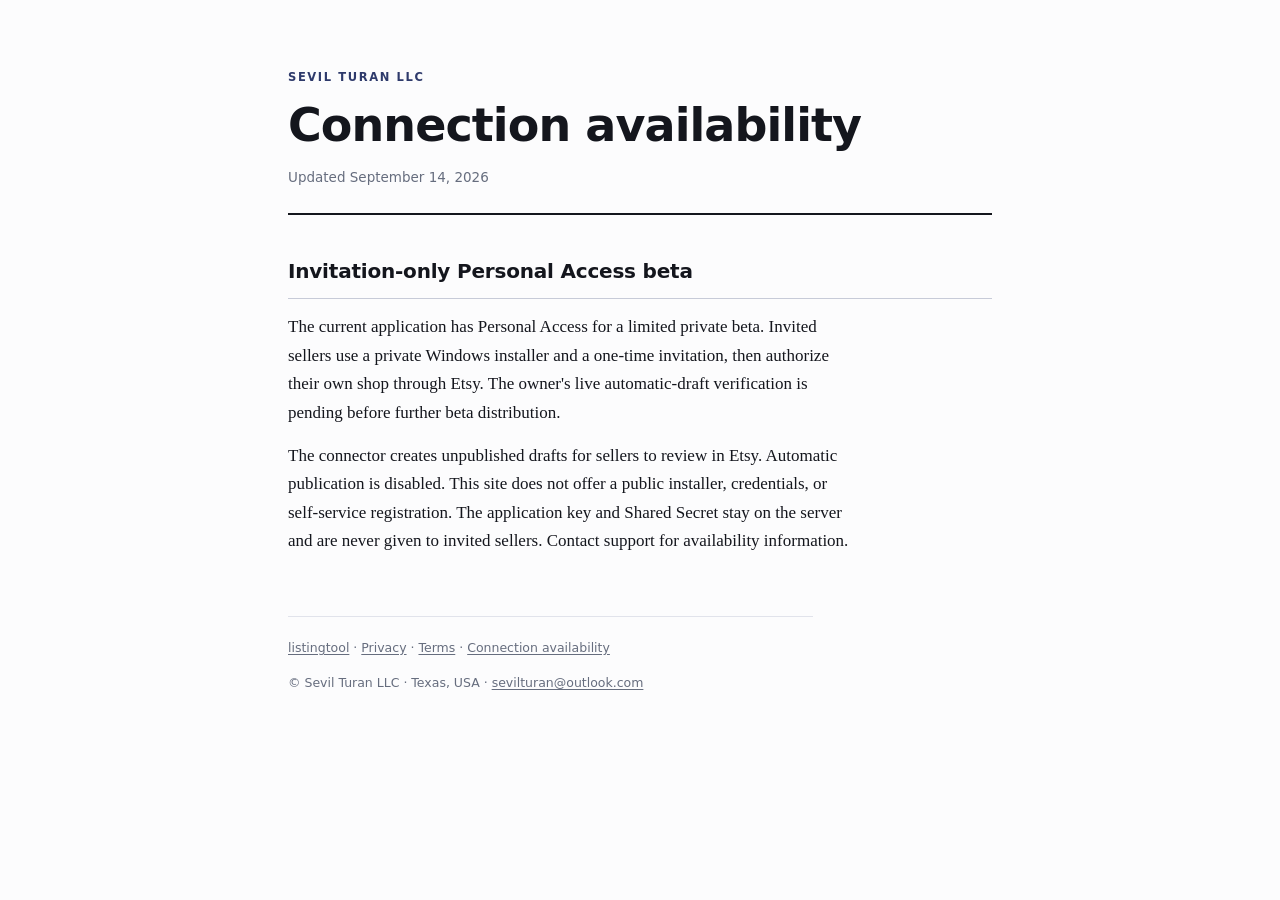
==== commit ece08a2e: "docs: describe the invitation-only automatic draft beta" ====
--- a/credentials.html
+++ b/credentials.html
@@ -1,9 +1,9 @@
 <!doctype html>
 <html lang="en"><head><meta charset="utf-8"><meta name="viewport" content="width=device-width,initial-scale=1">
-<title>Service connections unavailable · listingtool</title><meta name="description" content="Independent creative preparation software from Sevil Turan LLC.">
+<title>Connection availability · listingtool</title><meta name="description" content="Independent creative preparation software from Sevil Turan LLC.">
 <link rel="stylesheet" href="style.css"></head><body><div class="wrap">
-<header class="mast"><p class="eyebrow">Sevil Turan LLC</p><h1>Service connections unavailable</h1><p class="dateline">Updated September 11, 2026</p></header>
-<main class="plainsections"><section><h2>Review in progress</h2><div class="body"><p>Connected access is suspended while the project is being revised. Earlier statements describing a live connection no longer reflect the project's current status.</p><p>The public site does not offer credentials, a connection demonstration, or a connected download. Detailed security and connection evidence is supplied privately during review.</p></div></section>
+<header class="mast"><p class="eyebrow">Sevil Turan LLC</p><h1>Connection availability</h1><p class="dateline">Updated September 14, 2026</p></header>
+<main class="plainsections"><section><h2>Invitation-only Personal Access beta</h2><div class="body"><p>The current application has Personal Access for a limited private beta. Invited sellers use a private Windows installer and a one-time invitation, then authorize their own shop through Etsy. The owner&#39;s live automatic-draft verification is pending before further beta distribution.</p><p>The connector creates unpublished drafts for sellers to review in Etsy. Automatic publication is disabled. This site does not offer a public installer, credentials, or self-service registration. The application key and Shared Secret stay on the server and are never given to invited sellers. Contact support for availability information.</p></div></section>
 </main>
 <footer><p><a href="index.html">listingtool</a> · <a href="privacy.html">Privacy</a> · <a href="terms.html">Terms</a> · <a href="credentials.html">Connection availability</a></p><p>© Sevil Turan LLC · Texas, USA · <a href="mailto:sevilturan@outlook.com">sevilturan@outlook.com</a></p></footer>
 </div></body></html>
--- a/style.css
+++ b/style.css
@@ -51,6 +51,87 @@
   padding: clamp(28px, 6vw, 68px) clamp(20px, 5vw, 48px) 90px;
 }
 
+.home-wrap { max-width: 1180px; }
+
+.product-hero {
+  padding: clamp(44px, 8vw, 92px) 0 clamp(38px, 6vw, 72px);
+  border-bottom: 1px solid var(--line-firm);
+}
+
+.product-hero h1 {
+  font-size: clamp(48px, 9vw, 104px);
+  line-height: .88;
+  letter-spacing: -.055em;
+  margin-bottom: 28px;
+}
+
+.hero-line {
+  max-width: 820px;
+  margin: 0 0 16px;
+  font-family: var(--f-head);
+  font-size: clamp(27px, 4vw, 48px);
+  font-weight: 650;
+  line-height: 1.08;
+  letter-spacing: -.03em;
+}
+
+.product-hero .lede { max-width: 730px; }
+
+.hero-actions { display: flex; flex-wrap: wrap; gap: 12px; margin-top: 30px; }
+.button {
+  display: inline-flex;
+  align-items: center;
+  justify-content: center;
+  min-height: 46px;
+  padding: 10px 19px;
+  border: 1px solid var(--accent);
+  border-radius: 999px;
+  font: 650 14px/1 var(--f-head);
+  text-decoration: none;
+}
+.button.primary { color: var(--surface); background: var(--accent); }
+.button.secondary { color: var(--accent); background: transparent; }
+.button:hover { transform: translateY(-1px); }
+.preview-status { margin-top: 17px; color: var(--muted); font: 600 13px/1.4 var(--f-head); }
+
+.home-main > section { margin-top: clamp(52px, 8vw, 92px); }
+.section-heading { max-width: 760px; margin-bottom: 26px; }
+.section-heading h2,
+.info-grid h2,
+.contact-card h2 {
+  margin: 0 0 14px;
+  font-family: var(--f-head);
+  font-size: clamp(25px, 4vw, 40px);
+  line-height: 1.12;
+  letter-spacing: -.025em;
+}
+
+.video-shell {
+  overflow: hidden;
+  border: 1px solid var(--line-firm);
+  border-radius: 14px;
+  background: #090a0d;
+  box-shadow: 0 24px 70px rgba(20, 22, 29, .16);
+}
+.video-shell video { display: block; width: 100%; height: auto; aspect-ratio: 16 / 9; background: #090a0d; }
+.media-caption { margin-top: 14px; color: var(--muted); font: 13.5px/1.55 var(--f-head); }
+.media-caption strong { color: var(--ink-soft); }
+.transcript { max-width: 760px; margin-top: 18px; padding: 15px 18px; border: 1px solid var(--line); border-radius: 8px; }
+.transcript summary { cursor: pointer; font: 650 14px/1.4 var(--f-head); }
+.transcript ol { margin: 14px 0 0; padding-left: 24px; }
+.transcript li { margin: 7px 0; }
+
+.step-grid { display: grid; grid-template-columns: repeat(3, 1fr); gap: 18px; }
+.step-grid article { padding: 24px; border: 1px solid var(--line); border-radius: 10px; background: var(--surface); }
+.step-grid span { color: var(--accent); font: 600 12px/1 var(--f-mono); }
+.step-grid h3 { margin: 28px 0 8px; font: 650 19px/1.2 var(--f-head); }
+.step-grid p { color: var(--ink-soft); font-size: 15px; line-height: 1.55; }
+
+.info-grid { display: grid; grid-template-columns: minmax(220px, .72fr) minmax(0, 1.28fr); gap: clamp(28px, 6vw, 78px); padding-top: 32px; border-top: 1px solid var(--line-firm); }
+.info-grid > div:last-child { max-width: 650px; }
+.contact-card { padding: clamp(28px, 5vw, 48px); border-radius: 14px; background: var(--accent-sf); }
+.contact-card h2 { max-width: 650px; }
+
 a { color: var(--accent); text-underline-offset: 2px; }
 a:focus-visible { outline: 2px solid var(--accent); outline-offset: 2px; border-radius: 2px; }
 
@@ -204,10 +285,27 @@
 
 footer a { color: var(--muted); }
 
+/* Homepage sections use the product layout rather than the numbered policy layout. */
+.home-main { counter-reset: none; }
+.home-main > section { display: block; }
+.home-main > section.info-grid { display: grid; }
+.home-main > section > h2 { display: block; border: 0; padding: 0; }
+.home-main > section > h2::before { content: none; }
+
 @media (max-width: 620px) {
   body { font-size: 16px; }
   .wrap { padding-left: 18px; padding-right: 18px; }
   section, section > h2 { grid-template-columns: 26px 1fr; gap: 0 12px; }
   section > h2 { gap: 12px; }
   .body { grid-column: 1 / -1; }
-}
+  .product-hero { padding-top: 36px; }
+  .step-grid, .info-grid { grid-template-columns: 1fr; }
+  .step-grid { gap: 12px; }
+  .step-grid h3 { margin-top: 18px; }
+  .button { width: 100%; }
+}
+
+@media (prefers-reduced-motion: reduce) {
+  *, *::before, *::after { scroll-behavior: auto !important; transition: none !important; animation: none !important; }
+  .button:hover { transform: none; }
+}
